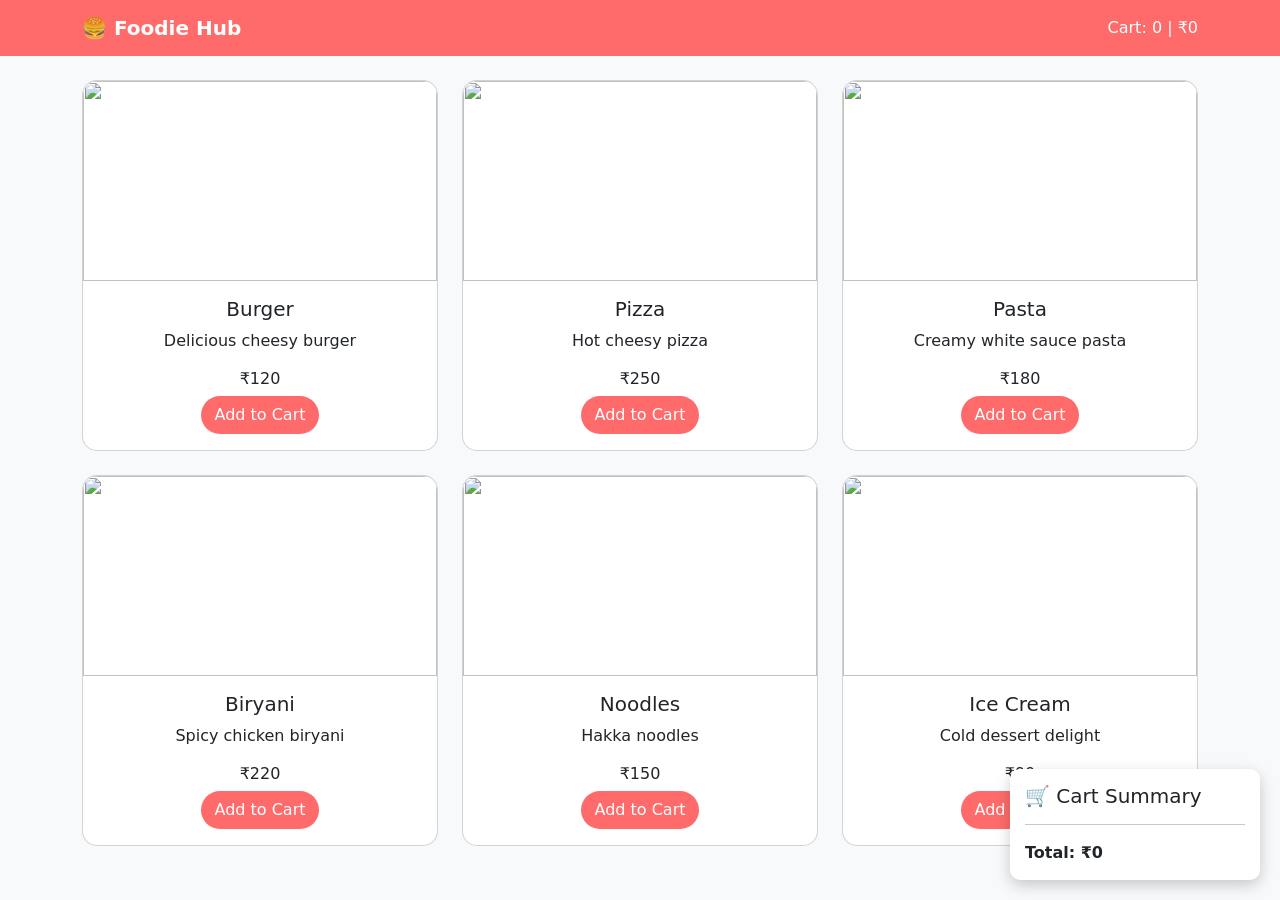
==== index.html @ 8b3542ad "Create initial index.html for Foodie Hub Initial HTML structure for Foodie Hub with Bootstrap integr" ====
<!DOCTYPE html>
<html lang="en">
<head>
    <meta charset="UTF-8">
    <meta name="viewport" content="width=device-width, initial-scale=1.0">
    <title>Foodie Hub</title>

    <!-- Bootstrap CSS -->
    <link href="https://cdn.jsdelivr.net/npm/bootstrap@5.3.0/dist/css/bootstrap.min.css" rel="stylesheet">

    <!-- jQuery -->
    <script src="https://code.jquery.com/jquery-3.6.0.min.js"></script>

    <style>
        body {
            background-color: #f8f9fa;
        }
        .navbar {
            background-color: #ff6b6b;
        }
        .navbar-brand, .nav-link {
            color: white !important;
            font-weight: bold;
        }
        .card {
            transition: transform 0.3s, box-shadow 0.3s;
            border-radius: 15px;
        }
        .card:hover {
            transform: scale(1.05);
            box-shadow: 0 8px 20px rgba(0,0,0,0.2);
        }
        .card img {
            border-top-left-radius: 15px;
            border-top-right-radius: 15px;
            height: 200px;
            object-fit: cover;
        }
        .btn-order {
            background-color: #ff6b6b;
            color: white;
            border-radius: 20px;
        }
        .btn-order:hover {
            background-color: #ff4757;
        }
        .cart-box {
            position: fixed;
            right: 20px;
            bottom: 20px;
            background: white;
            padding: 15px;
            border-radius: 10px;
            box-shadow: 0 5px 15px rgba(0,0,0,0.2);
            width: 250px;
        }
        .cart-box h5 {
            margin-bottom: 10px;
        }
    </style>
</head>
<body>

<!-- Navbar -->
<nav class="navbar navbar-expand-lg">
    <div class="container">
        <a class="navbar-brand" href="#">🍔 Foodie Hub</a>
        <div class="ms-auto text-white">
            Cart: <span id="cart-count">0</span> | ₹<span id="total-price">0</span>
        </div>
    </div>
</nav>

<!-- Food Section -->
<div class="container mt-4">
    <div class="row">

        <!-- Food Card 1 -->
        <div class="col-md-4 mb-4">
            <div class="card">
                <img src="https://source.unsplash.com/400x300/?burger" class="card-img-top">
                <div class="card-body text-center">
                    <h5>Burger</h5>
                    <p>Delicious cheesy burger</p>
                    <h6>₹120</h6>
                    <button class="btn btn-order add-cart" data-name="Burger" data-price="120">Add to Cart</button>
                </div>
            </div>
        </div>

        <!-- Food Card 2 -->
        <div class="col-md-4 mb-4">
            <div class="card">
                <img src="https://source.unsplash.com/400x300/?pizza" class="card-img-top">
                <div class="card-body text-center">
                    <h5>Pizza</h5>
                    <p>Hot cheesy pizza</p>
                    <h6>₹250</h6>
                    <button class="btn btn-order add-cart" data-name="Pizza" data-price="250">Add to Cart</button>
                </div>
            </div>
        </div>

        <!-- Food Card 3 -->
        <div class="col-md-4 mb-4">
            <div class="card">
                <img src="https://source.unsplash.com/400x300/?pasta" class="card-img-top">
                <div class="card-body text-center">
                    <h5>Pasta</h5>
                    <p>Creamy white sauce pasta</p>
                    <h6>₹180</h6>
                    <button class="btn btn-order add-cart" data-name="Pasta" data-price="180">Add to Cart</button>
                </div>
            </div>
        </div>

        <!-- Food Card 4 -->
        <div class="col-md-4 mb-4">
            <div class="card">
                <img src="https://source.unsplash.com/400x300/?biryani" class="card-img-top">
                <div class="card-body text-center">
                    <h5>Biryani</h5>
                    <p>Spicy chicken biryani</p>
                    <h6>₹220</h6>
                    <button class="btn btn-order add-cart" data-name="Biryani" data-price="220">Add to Cart</button>
                </div>
            </div>
        </div>

        <!-- Food Card 5 -->
        <div class="col-md-4 mb-4">
            <div class="card">
                <img src="https://source.unsplash.com/400x300/?noodles" class="card-img-top">
                <div class="card-body text-center">
                    <h5>Noodles</h5>
                    <p>Hakka noodles</p>
                    <h6>₹150</h6>
                    <button class="btn btn-order add-cart" data-name="Noodles" data-price="150">Add to Cart</button>
                </div>
            </div>
        </div>

        <!-- Food Card 6 -->
        <div class="col-md-4 mb-4">
            <div class="card">
                <img src="https://source.unsplash.com/400x300/?icecream" class="card-img-top">
                <div class="card-body text-center">
                    <h5>Ice Cream</h5>
                    <p>Cold dessert delight</p>
                    <h6>₹90</h6>
                    <button class="btn btn-order add-cart" data-name="Ice Cream" data-price="90">Add to Cart</button>
                </div>
            </div>
        </div>

    </div>
</div>

<!-- Cart Box -->
<div class="cart-box">
    <h5>🛒 Cart Summary</h5>
    <ul id="cart-items" class="list-unstyled small"></ul>
    <hr>
    <strong>Total: ₹<span id="cart-total">0</span></strong>
</div>

<!-- JavaScript -->
<script>
    let cartCount = 0;
    let totalPrice = 0;

    $(".add-cart").click(function() {
        let name = $(this).data("name");
        let price = parseInt($(this).data("price"));

        cartCount++;
        totalPrice += price;

        $("#cart-count").text(cartCount);
        $("#total-price").text(totalPrice);
        $("#cart-total").text(totalPrice);

        $("#cart-items").append("<li>" + name + " - ₹" + price + "</li>");
    });
</script>

</body>
</html>
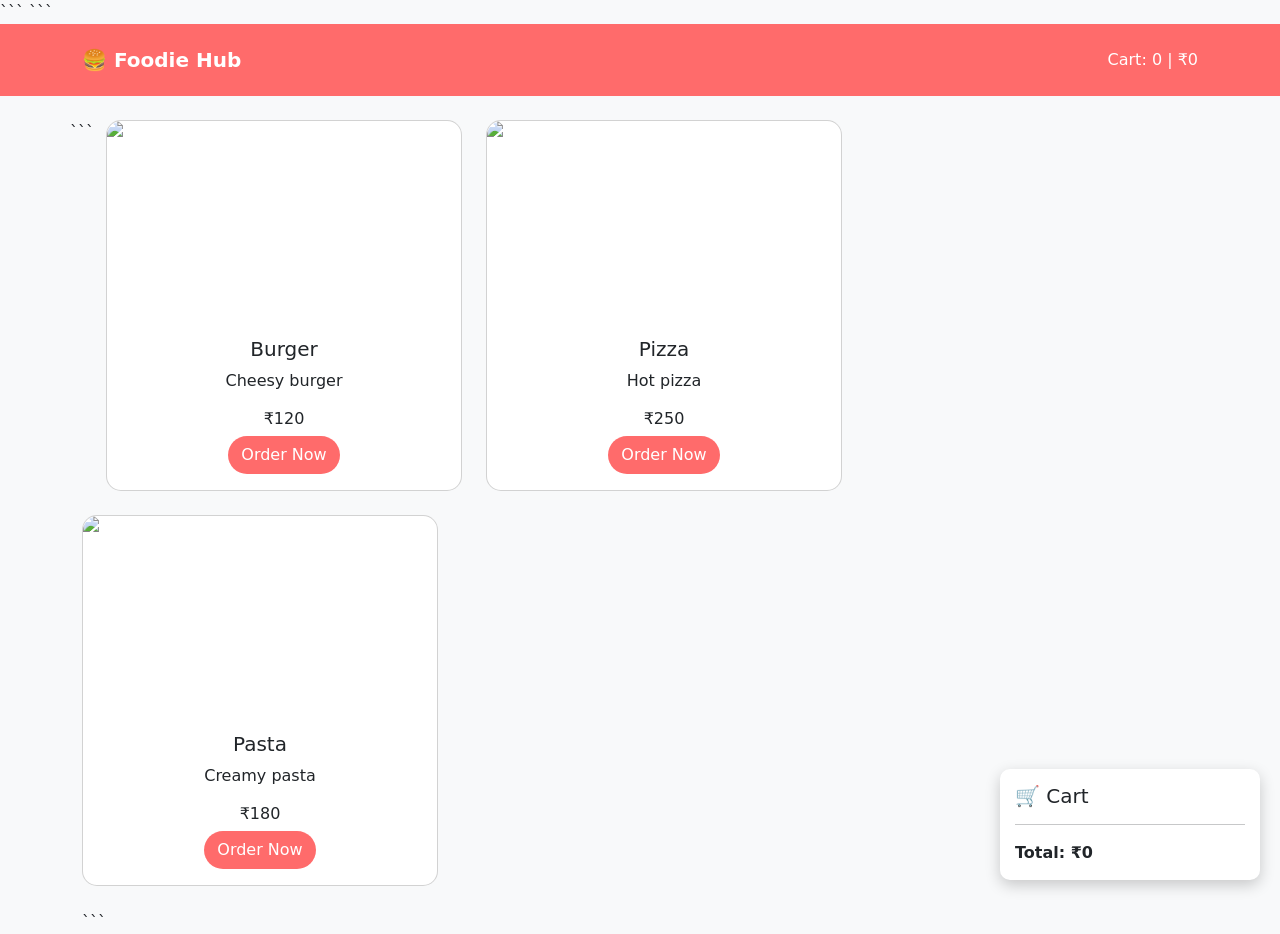
==== commit c34b4041: "Refactor HTML structure and styles for Foodie Hub" ====
--- a/index.html
+++ b/index.html
@@ -1,186 +1,163 @@
 <!DOCTYPE html>
+
 <html lang="en">
 <head>
     <meta charset="UTF-8">
     <meta name="viewport" content="width=device-width, initial-scale=1.0">
     <title>Foodie Hub</title>
 
-    <!-- Bootstrap CSS -->
-    <link href="https://cdn.jsdelivr.net/npm/bootstrap@5.3.0/dist/css/bootstrap.min.css" rel="stylesheet">
+```
+<!-- Bootstrap -->
+<link href="https://cdn.jsdelivr.net/npm/bootstrap@5.3.0/dist/css/bootstrap.min.css" rel="stylesheet">
+<script src="https://code.jquery.com/jquery-3.6.0.min.js"></script>
 
-    <!-- jQuery -->
-    <script src="https://code.jquery.com/jquery-3.6.0.min.js"></script>
+<style>
+    body {
+        background: #f8f9fa;
+    }
+    .navbar {
+        background: #ff6b6b;
+    }
+    .navbar-brand {
+        color: #fff !important;
+        font-weight: bold;
+    }
+    .card {
+        border-radius: 15px;
+        transition: 0.3s;
+    }
+    .card:hover {
+        transform: scale(1.05);
+        box-shadow: 0 8px 20px rgba(0,0,0,0.2);
+    }
+    .card img {
+        height: 200px;
+        object-fit: cover;
+        border-radius: 15px 15px 0 0;
+    }
+    .btn-order {
+        background: #ff6b6b;
+        color: white;
+        border-radius: 20px;
+    }
+    .btn-order:hover {
+        background: #ff4757;
+    }
+    .cart-box {
+        position: fixed;
+        right: 20px;
+        bottom: 20px;
+        background: white;
+        padding: 15px;
+        border-radius: 10px;
+        width: 260px;
+        box-shadow: 0 5px 15px rgba(0,0,0,0.2);
+    }
+    #toast {
+        position: fixed;
+        top: 20px;
+        right: 20px;
+        background: #28a745;
+        color: white;
+        padding: 10px 20px;
+        border-radius: 5px;
+        display: none;
+    }
+</style>
+```
 
-    <style>
-        body {
-            background-color: #f8f9fa;
-        }
-        .navbar {
-            background-color: #ff6b6b;
-        }
-        .navbar-brand, .nav-link {
-            color: white !important;
-            font-weight: bold;
-        }
-        .card {
-            transition: transform 0.3s, box-shadow 0.3s;
-            border-radius: 15px;
-        }
-        .card:hover {
-            transform: scale(1.05);
-            box-shadow: 0 8px 20px rgba(0,0,0,0.2);
-        }
-        .card img {
-            border-top-left-radius: 15px;
-            border-top-right-radius: 15px;
-            height: 200px;
-            object-fit: cover;
-        }
-        .btn-order {
-            background-color: #ff6b6b;
-            color: white;
-            border-radius: 20px;
-        }
-        .btn-order:hover {
-            background-color: #ff4757;
-        }
-        .cart-box {
-            position: fixed;
-            right: 20px;
-            bottom: 20px;
-            background: white;
-            padding: 15px;
-            border-radius: 10px;
-            box-shadow: 0 5px 15px rgba(0,0,0,0.2);
-            width: 250px;
-        }
-        .cart-box h5 {
-            margin-bottom: 10px;
-        }
-    </style>
 </head>
 <body>
 
-<!-- Navbar -->
-<nav class="navbar navbar-expand-lg">
+<nav class="navbar p-3">
     <div class="container">
-        <a class="navbar-brand" href="#">🍔 Foodie Hub</a>
-        <div class="ms-auto text-white">
+        <span class="navbar-brand">🍔 Foodie Hub</span>
+        <span class="text-white">
             Cart: <span id="cart-count">0</span> | ₹<span id="total-price">0</span>
-        </div>
+        </span>
     </div>
 </nav>
 
-<!-- Food Section -->
 <div class="container mt-4">
     <div class="row">
 
-        <!-- Food Card 1 -->
-        <div class="col-md-4 mb-4">
-            <div class="card">
-                <img src="https://source.unsplash.com/400x300/?burger" class="card-img-top">
-                <div class="card-body text-center">
-                    <h5>Burger</h5>
-                    <p>Delicious cheesy burger</p>
-                    <h6>₹120</h6>
-                    <button class="btn btn-order add-cart" data-name="Burger" data-price="120">Add to Cart</button>
-                </div>
+```
+    <!-- Burger -->
+    <div class="col-md-4 mb-4">
+        <div class="card">
+            <img src="https://images.unsplash.com/photo-1550547660-d9450f859349" />
+            <div class="card-body text-center">
+                <h5>Burger</h5>
+                <p>Cheesy burger</p>
+                <h6>₹120</h6>
+                <button class="btn btn-order add-cart" data-name="Burger" data-price="120">Order Now</button>
             </div>
         </div>
+    </div>
 
-        <!-- Food Card 2 -->
-        <div class="col-md-4 mb-4">
-            <div class="card">
-                <img src="https://source.unsplash.com/400x300/?pizza" class="card-img-top">
-                <div class="card-body text-center">
-                    <h5>Pizza</h5>
-                    <p>Hot cheesy pizza</p>
-                    <h6>₹250</h6>
-                    <button class="btn btn-order add-cart" data-name="Pizza" data-price="250">Add to Cart</button>
-                </div>
+    <!-- Pizza -->
+    <div class="col-md-4 mb-4">
+        <div class="card">
+            <img src="https://images.unsplash.com/photo-1548365328-5c3f2f0a8a4b" />
+            <div class="card-body text-center">
+                <h5>Pizza</h5>
+                <p>Hot pizza</p>
+                <h6>₹250</h6>
+                <button class="btn btn-order add-cart" data-name="Pizza" data-price="250">Order Now</button>
             </div>
         </div>
+    </div>
 
-        <!-- Food Card 3 -->
-        <div class="col-md-4 mb-4">
-            <div class="card">
-                <img src="https://source.unsplash.com/400x300/?pasta" class="card-img-top">
-                <div class="card-body text-center">
-                    <h5>Pasta</h5>
-                    <p>Creamy white sauce pasta</p>
-                    <h6>₹180</h6>
-                    <button class="btn btn-order add-cart" data-name="Pasta" data-price="180">Add to Cart</button>
-                </div>
+    <!-- Pasta -->
+    <div class="col-md-4 mb-4">
+        <div class="card">
+            <img src="https://images.unsplash.com/photo-1521389508051-d7ffb5dc8c16" />
+            <div class="card-body text-center">
+                <h5>Pasta</h5>
+                <p>Creamy pasta</p>
+                <h6>₹180</h6>
+                <button class="btn btn-order add-cart" data-name="Pasta" data-price="180">Order Now</button>
             </div>
         </div>
+    </div>
 
-        <!-- Food Card 4 -->
-        <div class="col-md-4 mb-4">
-            <div class="card">
-                <img src="https://source.unsplash.com/400x300/?biryani" class="card-img-top">
-                <div class="card-body text-center">
-                    <h5>Biryani</h5>
-                    <p>Spicy chicken biryani</p>
-                    <h6>₹220</h6>
-                    <button class="btn btn-order add-cart" data-name="Biryani" data-price="220">Add to Cart</button>
-                </div>
-            </div>
-        </div>
+</div>
+```
 
-        <!-- Food Card 5 -->
-        <div class="col-md-4 mb-4">
-            <div class="card">
-                <img src="https://source.unsplash.com/400x300/?noodles" class="card-img-top">
-                <div class="card-body text-center">
-                    <h5>Noodles</h5>
-                    <p>Hakka noodles</p>
-                    <h6>₹150</h6>
-                    <button class="btn btn-order add-cart" data-name="Noodles" data-price="150">Add to Cart</button>
-                </div>
-            </div>
-        </div>
-
-        <!-- Food Card 6 -->
-        <div class="col-md-4 mb-4">
-            <div class="card">
-                <img src="https://source.unsplash.com/400x300/?icecream" class="card-img-top">
-                <div class="card-body text-center">
-                    <h5>Ice Cream</h5>
-                    <p>Cold dessert delight</p>
-                    <h6>₹90</h6>
-                    <button class="btn btn-order add-cart" data-name="Ice Cream" data-price="90">Add to Cart</button>
-                </div>
-            </div>
-        </div>
-
-    </div>
 </div>
 
-<!-- Cart Box -->
+<!-- Cart -->
+
 <div class="cart-box">
-    <h5>🛒 Cart Summary</h5>
-    <ul id="cart-items" class="list-unstyled small"></ul>
+    <h5>🛒 Cart</h5>
+    <ul id="cart-items"></ul>
     <hr>
-    <strong>Total: ₹<span id="cart-total">0</span></strong>
+    <b>Total: ₹<span id="cart-total">0</span></b>
 </div>
 
-<!-- JavaScript -->
+<!-- Toast -->
+
+<div id="toast">Item added successfully!</div>
+
 <script>
-    let cartCount = 0;
-    let totalPrice = 0;
+    let count = 0;
+    let total = 0;
 
-    $(".add-cart").click(function() {
+    $(".add-cart").click(function () {
         let name = $(this).data("name");
         let price = parseInt($(this).data("price"));
 
-        cartCount++;
-        totalPrice += price;
+        count++;
+        total += price;
 
-        $("#cart-count").text(cartCount);
-        $("#total-price").text(totalPrice);
-        $("#cart-total").text(totalPrice);
+        $("#cart-count").text(count);
+        $("#total-price").text(total);
+        $("#cart-total").text(total);
 
         $("#cart-items").append("<li>" + name + " - ₹" + price + "</li>");
+
+        // Toast message
+        $("#toast").fadeIn().delay(1000).fadeOut();
     });
 </script>
 
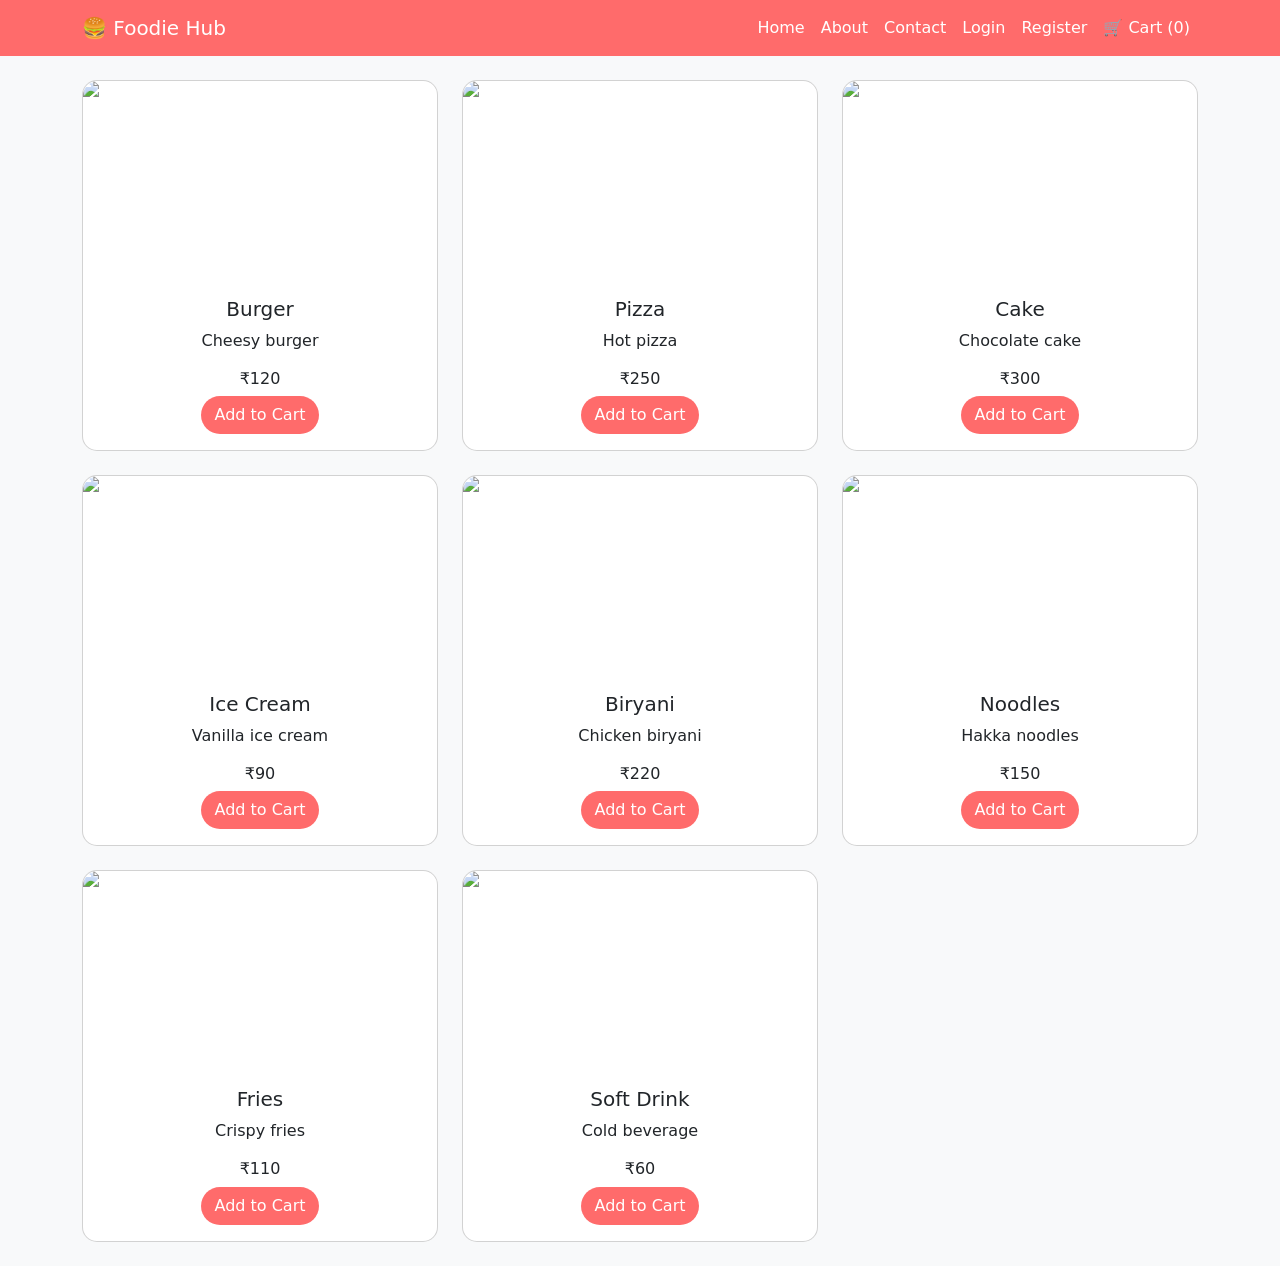
==== commit 61ad13ca: "Refactor HTML structure and styles for consistency" ====
--- a/index.html
+++ b/index.html
@@ -2,163 +2,219 @@
 
 <html lang="en">
 <head>
-    <meta charset="UTF-8">
-    <meta name="viewport" content="width=device-width, initial-scale=1.0">
-    <title>Foodie Hub</title>
-
-```
-<!-- Bootstrap -->
+<meta charset="UTF-8">
+<meta name="viewport" content="width=device-width, initial-scale=1.0">
+<title>Foodie Hub</title>
+
 <link href="https://cdn.jsdelivr.net/npm/bootstrap@5.3.0/dist/css/bootstrap.min.css" rel="stylesheet">
 <script src="https://code.jquery.com/jquery-3.6.0.min.js"></script>
 
 <style>
-    body {
-        background: #f8f9fa;
-    }
-    .navbar {
-        background: #ff6b6b;
-    }
-    .navbar-brand {
-        color: #fff !important;
-        font-weight: bold;
-    }
-    .card {
-        border-radius: 15px;
-        transition: 0.3s;
-    }
-    .card:hover {
-        transform: scale(1.05);
-        box-shadow: 0 8px 20px rgba(0,0,0,0.2);
-    }
-    .card img {
-        height: 200px;
-        object-fit: cover;
-        border-radius: 15px 15px 0 0;
-    }
-    .btn-order {
-        background: #ff6b6b;
-        color: white;
-        border-radius: 20px;
-    }
-    .btn-order:hover {
-        background: #ff4757;
-    }
-    .cart-box {
-        position: fixed;
-        right: 20px;
-        bottom: 20px;
-        background: white;
-        padding: 15px;
-        border-radius: 10px;
-        width: 260px;
-        box-shadow: 0 5px 15px rgba(0,0,0,0.2);
-    }
-    #toast {
-        position: fixed;
-        top: 20px;
-        right: 20px;
-        background: #28a745;
-        color: white;
-        padding: 10px 20px;
-        border-radius: 5px;
-        display: none;
-    }
+body { background:#f8f9fa; }
+
+/* Navbar */
+.navbar { background:#ff6b6b; }
+.navbar a { color:white !important; }
+
+/* Cards */
+.card { border-radius:15px; transition:0.3s; }
+.card:hover { transform:scale(1.05); box-shadow:0 8px 20px rgba(0,0,0,0.2); }
+.card img { height:200px; object-fit:cover; border-radius:15px 15px 0 0; }
+
+/* Buttons */
+.btn-order { background:#ff6b6b; color:white; border-radius:20px; }
+.btn-order:hover { background:#ff4757; }
+
+/* Toast */
+#toast {
+position:fixed; top:20px; right:20px;
+background:#28a745; color:white;
+padding:10px 20px; border-radius:5px;
+display:none;
+}
 </style>
-```
 
 </head>
+
 <body>
 
-<nav class="navbar p-3">
-    <div class="container">
-        <span class="navbar-brand">🍔 Foodie Hub</span>
-        <span class="text-white">
-            Cart: <span id="cart-count">0</span> | ₹<span id="total-price">0</span>
-        </span>
-    </div>
+<!-- NAVBAR -->
+
+<nav class="navbar navbar-expand-lg">
+<div class="container">
+<a class="navbar-brand text-white">🍔 Foodie Hub</a>
+
+<button class="navbar-toggler" data-bs-toggle="collapse" data-bs-target="#menu">
+<span class="navbar-toggler-icon"></span>
+</button>
+
+<div class="collapse navbar-collapse" id="menu">
+<ul class="navbar-nav ms-auto">
+<li class="nav-item"><a class="nav-link" href="#">Home</a></li>
+<li class="nav-item"><a class="nav-link" href="#">About</a></li>
+<li class="nav-item"><a class="nav-link" href="#">Contact</a></li>
+<li class="nav-item"><a class="nav-link" href="#">Login</a></li>
+<li class="nav-item"><a class="nav-link" href="#">Register</a></li>
+<li class="nav-item">
+<a class="nav-link" href="#" data-bs-toggle="modal" data-bs-target="#cartModal">
+🛒 Cart (<span id="cart-count">0</span>)
+</a>
+</li>
+</ul>
+</div>
+</div>
 </nav>
 
+<!-- FOOD ITEMS -->
+
 <div class="container mt-4">
-    <div class="row">
-
-```
-    <!-- Burger -->
-    <div class="col-md-4 mb-4">
-        <div class="card">
-            <img src="https://images.unsplash.com/photo-1550547660-d9450f859349" />
-            <div class="card-body text-center">
-                <h5>Burger</h5>
-                <p>Cheesy burger</p>
-                <h6>₹120</h6>
-                <button class="btn btn-order add-cart" data-name="Burger" data-price="120">Order Now</button>
-            </div>
-        </div>
-    </div>
-
-    <!-- Pizza -->
-    <div class="col-md-4 mb-4">
-        <div class="card">
-            <img src="https://images.unsplash.com/photo-1548365328-5c3f2f0a8a4b" />
-            <div class="card-body text-center">
-                <h5>Pizza</h5>
-                <p>Hot pizza</p>
-                <h6>₹250</h6>
-                <button class="btn btn-order add-cart" data-name="Pizza" data-price="250">Order Now</button>
-            </div>
-        </div>
-    </div>
-
-    <!-- Pasta -->
-    <div class="col-md-4 mb-4">
-        <div class="card">
-            <img src="https://images.unsplash.com/photo-1521389508051-d7ffb5dc8c16" />
-            <div class="card-body text-center">
-                <h5>Pasta</h5>
-                <p>Creamy pasta</p>
-                <h6>₹180</h6>
-                <button class="btn btn-order add-cart" data-name="Pasta" data-price="180">Order Now</button>
-            </div>
-        </div>
-    </div>
-
-</div>
-```
-
-</div>
-
-<!-- Cart -->
-
-<div class="cart-box">
-    <h5>🛒 Cart</h5>
-    <ul id="cart-items"></ul>
-    <hr>
-    <b>Total: ₹<span id="cart-total">0</span></b>
-</div>
-
-<!-- Toast -->
-
-<div id="toast">Item added successfully!</div>
+<div class="row">
+
+<!-- Burger -->
+
+<div class="col-md-4 mb-4">
+<div class="card">
+<img src="https://images.pexels.com/photos/1639557/pexels-photo-1639557.jpeg">
+<div class="card-body text-center">
+<h5>Burger</h5><p>Cheesy burger</p><h6>₹120</h6>
+<button class="btn btn-order add-cart" data-name="Burger" data-price="120">Add to Cart</button>
+</div></div></div>
+
+<!-- Pizza -->
+
+<div class="col-md-4 mb-4">
+<div class="card">
+<img src="https://images.pexels.com/photos/825661/pexels-photo-825661.jpeg">
+<div class="card-body text-center">
+<h5>Pizza</h5><p>Hot pizza</p><h6>₹250</h6>
+<button class="btn btn-order add-cart" data-name="Pizza" data-price="250">Add to Cart</button>
+</div></div></div>
+
+<!-- Cake -->
+
+<div class="col-md-4 mb-4">
+<div class="card">
+<img src="https://images.pexels.com/photos/291528/pexels-photo-291528.jpeg">
+<div class="card-body text-center">
+<h5>Cake</h5><p>Chocolate cake</p><h6>₹300</h6>
+<button class="btn btn-order add-cart" data-name="Cake" data-price="300">Add to Cart</button>
+</div></div></div>
+
+<!-- Ice Cream -->
+
+<div class="col-md-4 mb-4">
+<div class="card">
+<img src="https://images.pexels.com/photos/1352278/pexels-photo-1352278.jpeg">
+<div class="card-body text-center">
+<h5>Ice Cream</h5><p>Vanilla ice cream</p><h6>₹90</h6>
+<button class="btn btn-order add-cart" data-name="Ice Cream" data-price="90">Add to Cart</button>
+</div></div></div>
+
+<!-- Biryani -->
+
+<div class="col-md-4 mb-4">
+<div class="card">
+<img src="https://images.pexels.com/photos/9609838/pexels-photo-9609838.jpeg">
+<div class="card-body text-center">
+<h5>Biryani</h5><p>Chicken biryani</p><h6>₹220</h6>
+<button class="btn btn-order add-cart" data-name="Biryani" data-price="220">Add to Cart</button>
+</div></div></div>
+
+<!-- Noodles -->
+
+<div class="col-md-4 mb-4">
+<div class="card">
+<img src="https://images.pexels.com/photos/2347311/pexels-photo-2347311.jpeg">
+<div class="card-body text-center">
+<h5>Noodles</h5><p>Hakka noodles</p><h6>₹150</h6>
+<button class="btn btn-order add-cart" data-name="Noodles" data-price="150">Add to Cart</button>
+</div></div></div>
+
+<!-- Fries -->
+
+<div class="col-md-4 mb-4">
+<div class="card">
+<img src="https://images.pexels.com/photos/1583884/pexels-photo-1583884.jpeg">
+<div class="card-body text-center">
+<h5>Fries</h5><p>Crispy fries</p><h6>₹110</h6>
+<button class="btn btn-order add-cart" data-name="Fries" data-price="110">Add to Cart</button>
+</div></div></div>
+
+<!-- Drink -->
+
+<div class="col-md-4 mb-4">
+<div class="card">
+<img src="https://images.pexels.com/photos/96974/pexels-photo-96974.jpeg">
+<div class="card-body text-center">
+<h5>Soft Drink</h5><p>Cold beverage</p><h6>₹60</h6>
+<button class="btn btn-order add-cart" data-name="Drink" data-price="60">Add to Cart</button>
+</div></div></div>
+
+</div>
+</div>
+
+<!-- CART MODAL -->
+
+<div class="modal fade" id="cartModal">
+<div class="modal-dialog">
+<div class="modal-content">
+
+<div class="modal-header">
+<h5>Your Cart</h5>
+<button class="btn-close" data-bs-dismiss="modal"></button>
+</div>
+
+<div class="modal-body">
+<ul id="cart-items"></ul>
+<hr>
+<h5>Total: ₹<span id="cart-total">0</span></h5>
+</div>
+
+<div class="modal-footer">
+<button class="btn btn-success" id="orderNow">Order Now</button>
+</div>
+
+</div>
+</div>
+</div>
+
+<!-- TOAST -->
+
+<div id="toast">Success</div>
+
+<script src="https://cdn.jsdelivr.net/npm/bootstrap@5.3.0/dist/js/bootstrap.bundle.min.js"></script>
 
 <script>
-    let count = 0;
-    let total = 0;
-
-    $(".add-cart").click(function () {
-        let name = $(this).data("name");
-        let price = parseInt($(this).data("price"));
-
-        count++;
-        total += price;
-
-        $("#cart-count").text(count);
-        $("#total-price").text(total);
-        $("#cart-total").text(total);
-
-        $("#cart-items").append("<li>" + name + " - ₹" + price + "</li>");
-
-        // Toast message
-        $("#toast").fadeIn().delay(1000).fadeOut();
-    });
+let count = 0;
+let total = 0;
+
+$(".add-cart").click(function () {
+let name = $(this).data("name");
+let price = parseInt($(this).data("price"));
+
+count++;
+total += price;
+
+$("#cart-count").text(count);
+$("#cart-total").text(total);
+
+$("#cart-items").append("<li>"+name+" - ₹"+price+"</li>");
+
+$("#toast").text(name + " added to cart!")
+.fadeIn().delay(1000).fadeOut();
+});
+
+$("#orderNow").click(function(){
+$("#cart-items").html("");
+$("#cart-total").text("0");
+$("#cart-count").text("0");
+
+count = 0;
+total = 0;
+
+$("#toast").text("Order placed successfully!")
+.fadeIn().delay(1500).fadeOut();
+});
 </script>
 
 </body>
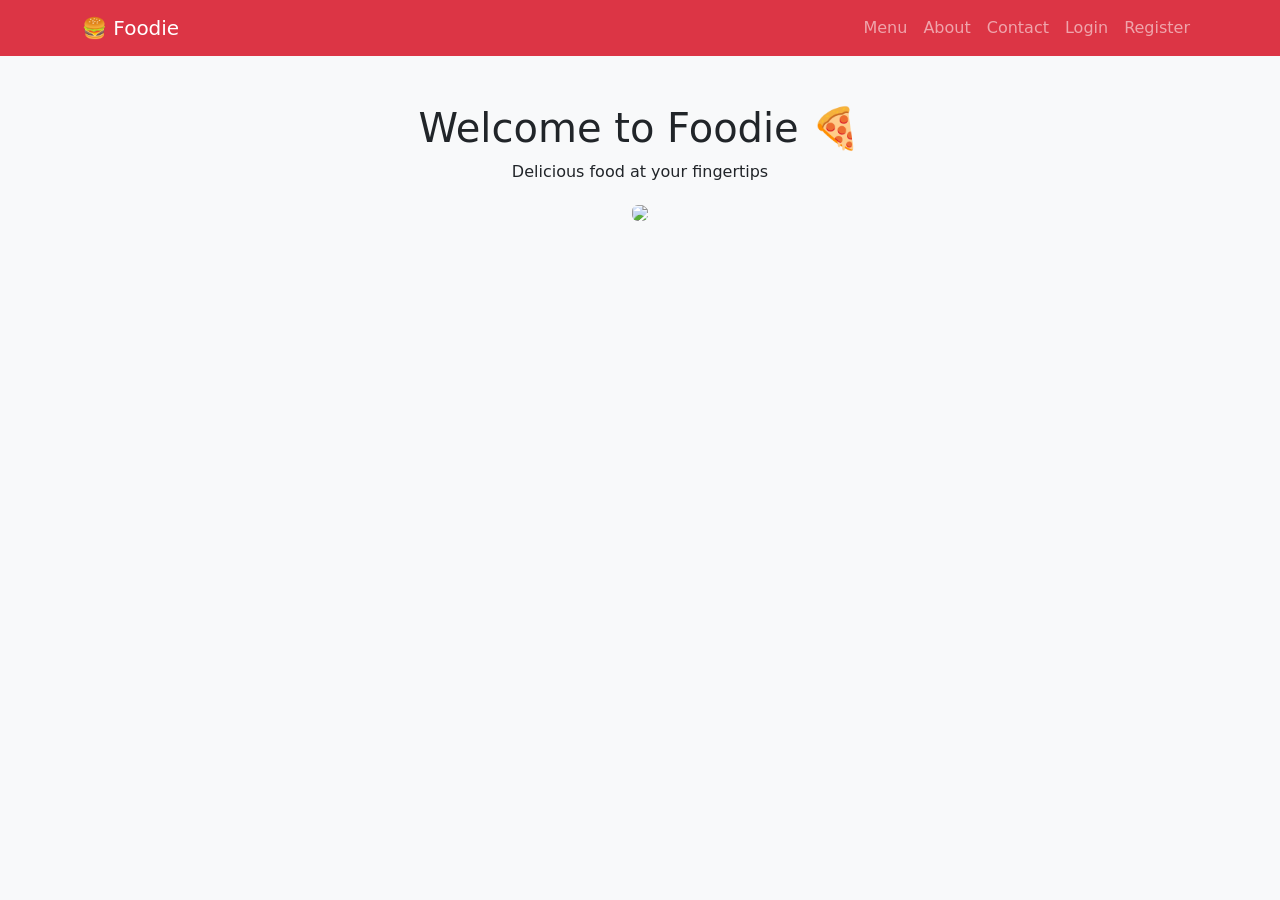
==== commit 3a4e005d: "Refactor Dockerfile to use specific nginx version and update .dockerignore to include additional fil" ====
--- a/index.html
+++ b/index.html
@@ -1,221 +1,32 @@
 <!DOCTYPE html>
-
-<html lang="en">
+<html>
 <head>
-<meta charset="UTF-8">
-<meta name="viewport" content="width=device-width, initial-scale=1.0">
-<title>Foodie Hub</title>
-
+<title>Foodie Home</title>
 <link href="https://cdn.jsdelivr.net/npm/bootstrap@5.3.0/dist/css/bootstrap.min.css" rel="stylesheet">
-<script src="https://code.jquery.com/jquery-3.6.0.min.js"></script>
-
-<style>
-body { background:#f8f9fa; }
-
-/* Navbar */
-.navbar { background:#ff6b6b; }
-.navbar a { color:white !important; }
-
-/* Cards */
-.card { border-radius:15px; transition:0.3s; }
-.card:hover { transform:scale(1.05); box-shadow:0 8px 20px rgba(0,0,0,0.2); }
-.card img { height:200px; object-fit:cover; border-radius:15px 15px 0 0; }
-
-/* Buttons */
-.btn-order { background:#ff6b6b; color:white; border-radius:20px; }
-.btn-order:hover { background:#ff4757; }
-
-/* Toast */
-#toast {
-position:fixed; top:20px; right:20px;
-background:#28a745; color:white;
-padding:10px 20px; border-radius:5px;
-display:none;
-}
-</style>
-
+<link rel="stylesheet" href="style.css">
 </head>
 
 <body>
 
-<!-- NAVBAR -->
+<nav class="navbar navbar-expand-lg navbar-dark bg-danger">
+<div class="container">
+<a class="navbar-brand" href="home.html">🍔 Foodie</a>
 
-<nav class="navbar navbar-expand-lg">
-<div class="container">
-<a class="navbar-brand text-white">🍔 Foodie Hub</a>
-
-<button class="navbar-toggler" data-bs-toggle="collapse" data-bs-target="#menu">
-<span class="navbar-toggler-icon"></span>
-</button>
-
-<div class="collapse navbar-collapse" id="menu">
 <ul class="navbar-nav ms-auto">
-<li class="nav-item"><a class="nav-link" href="#">Home</a></li>
-<li class="nav-item"><a class="nav-link" href="#">About</a></li>
-<li class="nav-item"><a class="nav-link" href="#">Contact</a></li>
-<li class="nav-item"><a class="nav-link" href="#">Login</a></li>
-<li class="nav-item"><a class="nav-link" href="#">Register</a></li>
-<li class="nav-item">
-<a class="nav-link" href="#" data-bs-toggle="modal" data-bs-target="#cartModal">
-🛒 Cart (<span id="cart-count">0</span>)
-</a>
-</li>
+<li><a class="nav-link" href="menu.html">Menu</a></li>
+<li><a class="nav-link" href="about.html">About</a></li>
+<li><a class="nav-link" href="contact.html">Contact</a></li>
+<li><a class="nav-link" href="login.html">Login</a></li>
+<li><a class="nav-link" href="register.html">Register</a></li>
 </ul>
-</div>
 </div>
 </nav>
 
-<!-- FOOD ITEMS -->
-
-<div class="container mt-4">
-<div class="row">
-
-<!-- Burger -->
-
-<div class="col-md-4 mb-4">
-<div class="card">
-<img src="https://images.pexels.com/photos/1639557/pexels-photo-1639557.jpeg">
-<div class="card-body text-center">
-<h5>Burger</h5><p>Cheesy burger</p><h6>₹120</h6>
-<button class="btn btn-order add-cart" data-name="Burger" data-price="120">Add to Cart</button>
-</div></div></div>
-
-<!-- Pizza -->
-
-<div class="col-md-4 mb-4">
-<div class="card">
-<img src="https://images.pexels.com/photos/825661/pexels-photo-825661.jpeg">
-<div class="card-body text-center">
-<h5>Pizza</h5><p>Hot pizza</p><h6>₹250</h6>
-<button class="btn btn-order add-cart" data-name="Pizza" data-price="250">Add to Cart</button>
-</div></div></div>
-
-<!-- Cake -->
-
-<div class="col-md-4 mb-4">
-<div class="card">
-<img src="https://images.pexels.com/photos/291528/pexels-photo-291528.jpeg">
-<div class="card-body text-center">
-<h5>Cake</h5><p>Chocolate cake</p><h6>₹300</h6>
-<button class="btn btn-order add-cart" data-name="Cake" data-price="300">Add to Cart</button>
-</div></div></div>
-
-<!-- Ice Cream -->
-
-<div class="col-md-4 mb-4">
-<div class="card">
-<img src="https://images.pexels.com/photos/1352278/pexels-photo-1352278.jpeg">
-<div class="card-body text-center">
-<h5>Ice Cream</h5><p>Vanilla ice cream</p><h6>₹90</h6>
-<button class="btn btn-order add-cart" data-name="Ice Cream" data-price="90">Add to Cart</button>
-</div></div></div>
-
-<!-- Biryani -->
-
-<div class="col-md-4 mb-4">
-<div class="card">
-<img src="https://images.pexels.com/photos/9609838/pexels-photo-9609838.jpeg">
-<div class="card-body text-center">
-<h5>Biryani</h5><p>Chicken biryani</p><h6>₹220</h6>
-<button class="btn btn-order add-cart" data-name="Biryani" data-price="220">Add to Cart</button>
-</div></div></div>
-
-<!-- Noodles -->
-
-<div class="col-md-4 mb-4">
-<div class="card">
-<img src="https://images.pexels.com/photos/2347311/pexels-photo-2347311.jpeg">
-<div class="card-body text-center">
-<h5>Noodles</h5><p>Hakka noodles</p><h6>₹150</h6>
-<button class="btn btn-order add-cart" data-name="Noodles" data-price="150">Add to Cart</button>
-</div></div></div>
-
-<!-- Fries -->
-
-<div class="col-md-4 mb-4">
-<div class="card">
-<img src="https://images.pexels.com/photos/1583884/pexels-photo-1583884.jpeg">
-<div class="card-body text-center">
-<h5>Fries</h5><p>Crispy fries</p><h6>₹110</h6>
-<button class="btn btn-order add-cart" data-name="Fries" data-price="110">Add to Cart</button>
-</div></div></div>
-
-<!-- Drink -->
-
-<div class="col-md-4 mb-4">
-<div class="card">
-<img src="https://images.pexels.com/photos/96974/pexels-photo-96974.jpeg">
-<div class="card-body text-center">
-<h5>Soft Drink</h5><p>Cold beverage</p><h6>₹60</h6>
-<button class="btn btn-order add-cart" data-name="Drink" data-price="60">Add to Cart</button>
-</div></div></div>
-
+<div class="container text-center mt-5">
+<h1>Welcome to Foodie 🍕</h1>
+<p>Delicious food at your fingertips</p>
+<img src="https://images.pexels.com/photos/70497/pexels-photo-70497.jpeg" width="500" class="img-fluid rounded">
 </div>
-</div>
-
-<!-- CART MODAL -->
-
-<div class="modal fade" id="cartModal">
-<div class="modal-dialog">
-<div class="modal-content">
-
-<div class="modal-header">
-<h5>Your Cart</h5>
-<button class="btn-close" data-bs-dismiss="modal"></button>
-</div>
-
-<div class="modal-body">
-<ul id="cart-items"></ul>
-<hr>
-<h5>Total: ₹<span id="cart-total">0</span></h5>
-</div>
-
-<div class="modal-footer">
-<button class="btn btn-success" id="orderNow">Order Now</button>
-</div>
-
-</div>
-</div>
-</div>
-
-<!-- TOAST -->
-
-<div id="toast">Success</div>
-
-<script src="https://cdn.jsdelivr.net/npm/bootstrap@5.3.0/dist/js/bootstrap.bundle.min.js"></script>
-
-<script>
-let count = 0;
-let total = 0;
-
-$(".add-cart").click(function () {
-let name = $(this).data("name");
-let price = parseInt($(this).data("price"));
-
-count++;
-total += price;
-
-$("#cart-count").text(count);
-$("#cart-total").text(total);
-
-$("#cart-items").append("<li>"+name+" - ₹"+price+"</li>");
-
-$("#toast").text(name + " added to cart!")
-.fadeIn().delay(1000).fadeOut();
-});
-
-$("#orderNow").click(function(){
-$("#cart-items").html("");
-$("#cart-total").text("0");
-$("#cart-count").text("0");
-
-count = 0;
-total = 0;
-
-$("#toast").text("Order placed successfully!")
-.fadeIn().delay(1500).fadeOut();
-});
-</script>
 
 </body>
 </html>
--- a/style.css
+++ b/style.css
@@ -0,0 +1,3 @@
+body {
+background:#f8f9fa;
+}
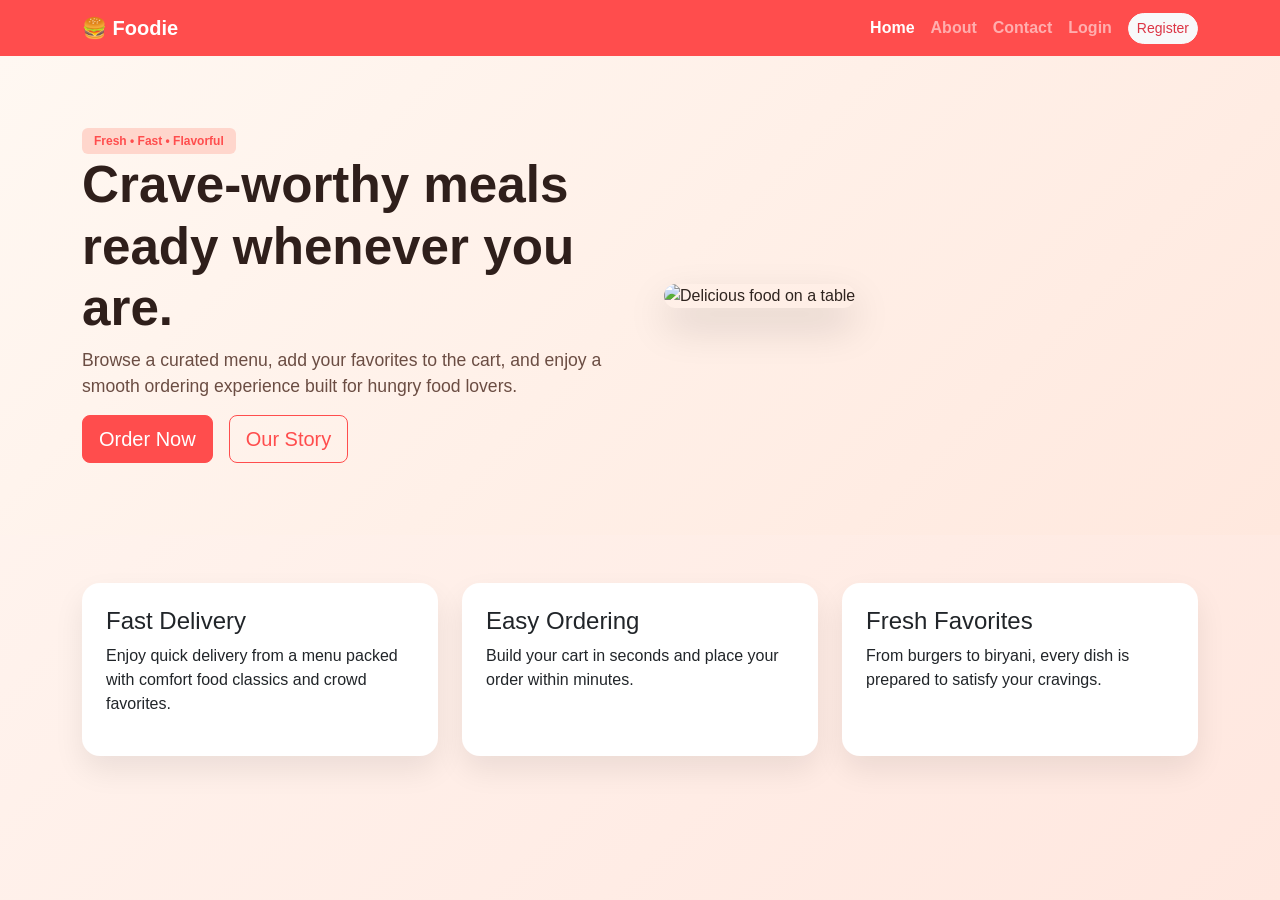
==== commit a99f73c7: "Enhance UI and functionality across login, register, and menu pages - Updated HTML structure for log" ====
--- a/index.html
+++ b/index.html
@@ -1,32 +1,90 @@
 <!DOCTYPE html>
-<html>
+<html lang="en">
+
 <head>
-<title>Foodie Home</title>
-<link href="https://cdn.jsdelivr.net/npm/bootstrap@5.3.0/dist/css/bootstrap.min.css" rel="stylesheet">
-<link rel="stylesheet" href="style.css">
+    <meta charset="UTF-8">
+    <meta name="viewport" content="width=device-width, initial-scale=1.0">
+    <title>Foodie | Home</title>
+    <link href="https://cdn.jsdelivr.net/npm/bootstrap@5.3.0/dist/css/bootstrap.min.css" rel="stylesheet">
+    <link rel="stylesheet" href="style.css">
 </head>
 
 <body>
+    <nav class="navbar navbar-expand-lg navbar-dark">
+        <div class="container">
+            <a class="navbar-brand fw-bold" href="index.html">🍔 Foodie</a>
+            <button class="navbar-toggler" type="button" data-bs-toggle="collapse" data-bs-target="#navMenu">
+                <span class="navbar-toggler-icon"></span>
+            </button>
+            <div class="collapse navbar-collapse" id="navMenu">
+                <ul class="navbar-nav ms-auto align-items-center">
+                    <li class="nav-item"><a class="nav-link active" href="index.html">Home</a></li>
+                    <li class="nav-item guest-only"><a class="nav-link" href="about.html">About</a></li>
+                    <li class="nav-item guest-only"><a class="nav-link" href="contact.html">Contact</a></li>
+                    <li class="nav-item guest-only"><a class="nav-link" id="authLink" href="login.html">Login</a></li>
+                    <li class="nav-item guest-only"><a class="btn btn-light btn-sm text-danger rounded-pill ms-2"
+                            id="registerLink" href="register.html">Register</a></li>
 
-<nav class="navbar navbar-expand-lg navbar-dark bg-danger">
-<div class="container">
-<a class="navbar-brand" href="home.html">🍔 Foodie</a>
+                    <li class="nav-item user-only d-none"><a class="nav-link" href="menu.html">Menu</a></li>
+                    <li class="nav-item user-only d-none"><a class="nav-link" href="cart.html">Cart <span
+                                class="cart-count badge rounded-pill bg-light text-danger">0</span></a></li>
+                    <li class="nav-item user-only d-none"><a class="nav-link" href="about.html">About</a></li>
+                    <li class="nav-item user-only d-none"><a class="nav-link" href="contact.html">Contact</a></li>
+                    <li class="nav-item user-only d-none"><span class="navbar-text text-white me-2"
+                            id="userNameLabel"></span></li>
+                    <li class="nav-item user-only d-none"><a class="btn btn-light btn-sm text-danger rounded-pill ms-2"
+                            id="logoutLink" href="#">Logout</a></li>
+                </ul>
+            </div>
+        </div>
+    </nav>
 
-<ul class="navbar-nav ms-auto">
-<li><a class="nav-link" href="menu.html">Menu</a></li>
-<li><a class="nav-link" href="about.html">About</a></li>
-<li><a class="nav-link" href="contact.html">Contact</a></li>
-<li><a class="nav-link" href="login.html">Login</a></li>
-<li><a class="nav-link" href="register.html">Register</a></li>
-</ul>
-</div>
-</nav>
+    <header class="hero">
+        <div class="container">
+            <div class="row align-items-center g-5">
+                <div class="col-lg-6">
+                    <span class="badge">Fresh • Fast • Flavorful</span>
+                    <h1>Crave-worthy meals ready whenever you are.</h1>
+                    <p>Browse a curated menu, add your favorites to the cart, and enjoy a smooth ordering experience
+                        built for hungry food lovers.</p>
+                    <div class="d-flex gap-3 flex-wrap">
+                        <a class="btn btn-danger btn-lg" href="menu.html">Order Now</a>
+                        <a class="btn btn-outline-danger btn-lg" href="about.html">Our Story</a>
+                    </div>
+                </div>
+                <div class="col-lg-6">
+                    <img src="https://images.pexels.com/photos/70497/pexels-photo-70497.jpeg"
+                        alt="Delicious food on a table">
+                </div>
+            </div>
+        </div>
+    </header>
 
-<div class="container text-center mt-5">
-<h1>Welcome to Foodie 🍕</h1>
-<p>Delicious food at your fingertips</p>
-<img src="https://images.pexels.com/photos/70497/pexels-photo-70497.jpeg" width="500" class="img-fluid rounded">
-</div>
+    <section class="container py-5">
+        <div class="row g-4">
+            <div class="col-md-4">
+                <div class="card h-100 p-4">
+                    <h4>Fast Delivery</h4>
+                    <p>Enjoy quick delivery from a menu packed with comfort food classics and crowd favorites.</p>
+                </div>
+            </div>
+            <div class="col-md-4">
+                <div class="card h-100 p-4">
+                    <h4>Easy Ordering</h4>
+                    <p>Build your cart in seconds and place your order within minutes.</p>
+                </div>
+            </div>
+            <div class="col-md-4">
+                <div class="card h-100 p-4">
+                    <h4>Fresh Favorites</h4>
+                    <p>From burgers to biryani, every dish is prepared to satisfy your cravings.</p>
+                </div>
+            </div>
+        </div>
+    </section>
 
+    <script src="https://cdn.jsdelivr.net/npm/bootstrap@5.3.0/dist/js/bootstrap.bundle.min.js"></script>
+    <script src="script.js" defer></script>
 </body>
-</html>
+
+</html>
--- a/style.css
+++ b/style.css
@@ -1,3 +1,153 @@
+:root {
+    --primary: #ff4d4d;
+    --primary-dark: #e63939;
+    --cream: #fff7f2;
+    --text: #2f241f;
+}
+
 body {
-background:#f8f9fa;
+    font-family: "Segoe UI", Tahoma, Geneva, Verdana, sans-serif;
+    background: linear-gradient(135deg, #fff7f2 0%, #ffe7df 100%);
+    color: var(--text);
+    min-height: 100vh;
 }
+
+.toast-popup {
+    position: fixed;
+    top: 20px;
+    left: 50%;
+    transform: translateX(-50%) translateY(-10px);
+    z-index: 2000;
+    background: #1f2937;
+    color: #fff;
+    padding: 0.8rem 1rem;
+    border-radius: 999px;
+    box-shadow: 0 8px 24px rgba(0, 0, 0, 0.2);
+    opacity: 0;
+    pointer-events: none;
+    transition: all 0.3s ease;
+}
+
+.toast-popup.show {
+    opacity: 1;
+    transform: translateX(-50%) translateY(0);
+}
+
+.toast-popup.show {
+    opacity: 1;
+    transform: translateY(0);
+}
+
+.qty-picker {
+    display: inline-flex;
+    align-items: center;
+    justify-content: center;
+    gap: 0.45rem;
+    margin-top: 0.6rem;
+}
+
+.qty-picker button {
+    width: 34px;
+    height: 34px;
+    border-radius: 50%;
+    border: 1px solid #ff4d4d;
+    background: #fff;
+    color: #ff4d4d;
+    font-weight: 700;
+}
+
+.qty-picker span {
+    min-width: 24px;
+    font-weight: 700;
+}
+
+.navbar {
+    background-color: #ff4d4d !important;
+}
+
+.navbar-brand,
+.nav-link {
+    font-weight: 600;
+}
+
+.hero {
+    padding: 4.5rem 0;
+    background: linear-gradient(135deg, #fff8f2 0%, #ffe8de 100%);
+}
+
+.hero h1 {
+    font-size: clamp(2rem, 4vw, 3.2rem);
+    font-weight: 800;
+    color: #2f1f1b;
+}
+
+.hero p {
+    font-size: 1.1rem;
+    color: #6b4d43;
+}
+
+.hero img {
+    width: 100%;
+    max-height: 430px;
+    object-fit: cover;
+    border-radius: 24px;
+    box-shadow: 0 18px 40px rgba(0, 0, 0, 0.15);
+}
+
+.badge {
+    background-color: #ffd6cc !important;
+    color: var(--primary) !important;
+    padding: 0.45rem 0.75rem;
+}
+
+.card {
+    border: 0;
+    border-radius: 18px;
+    overflow: hidden;
+    box-shadow: 0 14px 30px rgba(0, 0, 0, 0.08);
+    transition: transform 0.2s ease, box-shadow 0.2s ease;
+}
+
+.card:hover {
+    transform: translateY(-6px);
+    box-shadow: 0 22px 40px rgba(0, 0, 0, 0.12);
+}
+
+.card img {
+    height: 220px;
+    object-fit: cover;
+}
+
+.btn-danger {
+    background-color: var(--primary);
+    border-color: var(--primary);
+}
+
+.btn-danger:hover {
+    background-color: var(--primary-dark);
+    border-color: var(--primary-dark);
+}
+
+.btn-outline-danger {
+    color: var(--primary);
+    border-color: var(--primary);
+}
+
+.btn-outline-danger:hover {
+    background-color: var(--primary);
+    color: #fff;
+}
+
+.form-control:focus {
+    border-color: var(--primary);
+    box-shadow: 0 0 0 0.2rem rgba(255, 77, 77, 0.2);
+}
+
+.table th {
+    background-color: var(--cream);
+}
+
+.cart-count {
+    font-size: 0.8rem;
+    margin-left: 0.35rem;
+}
